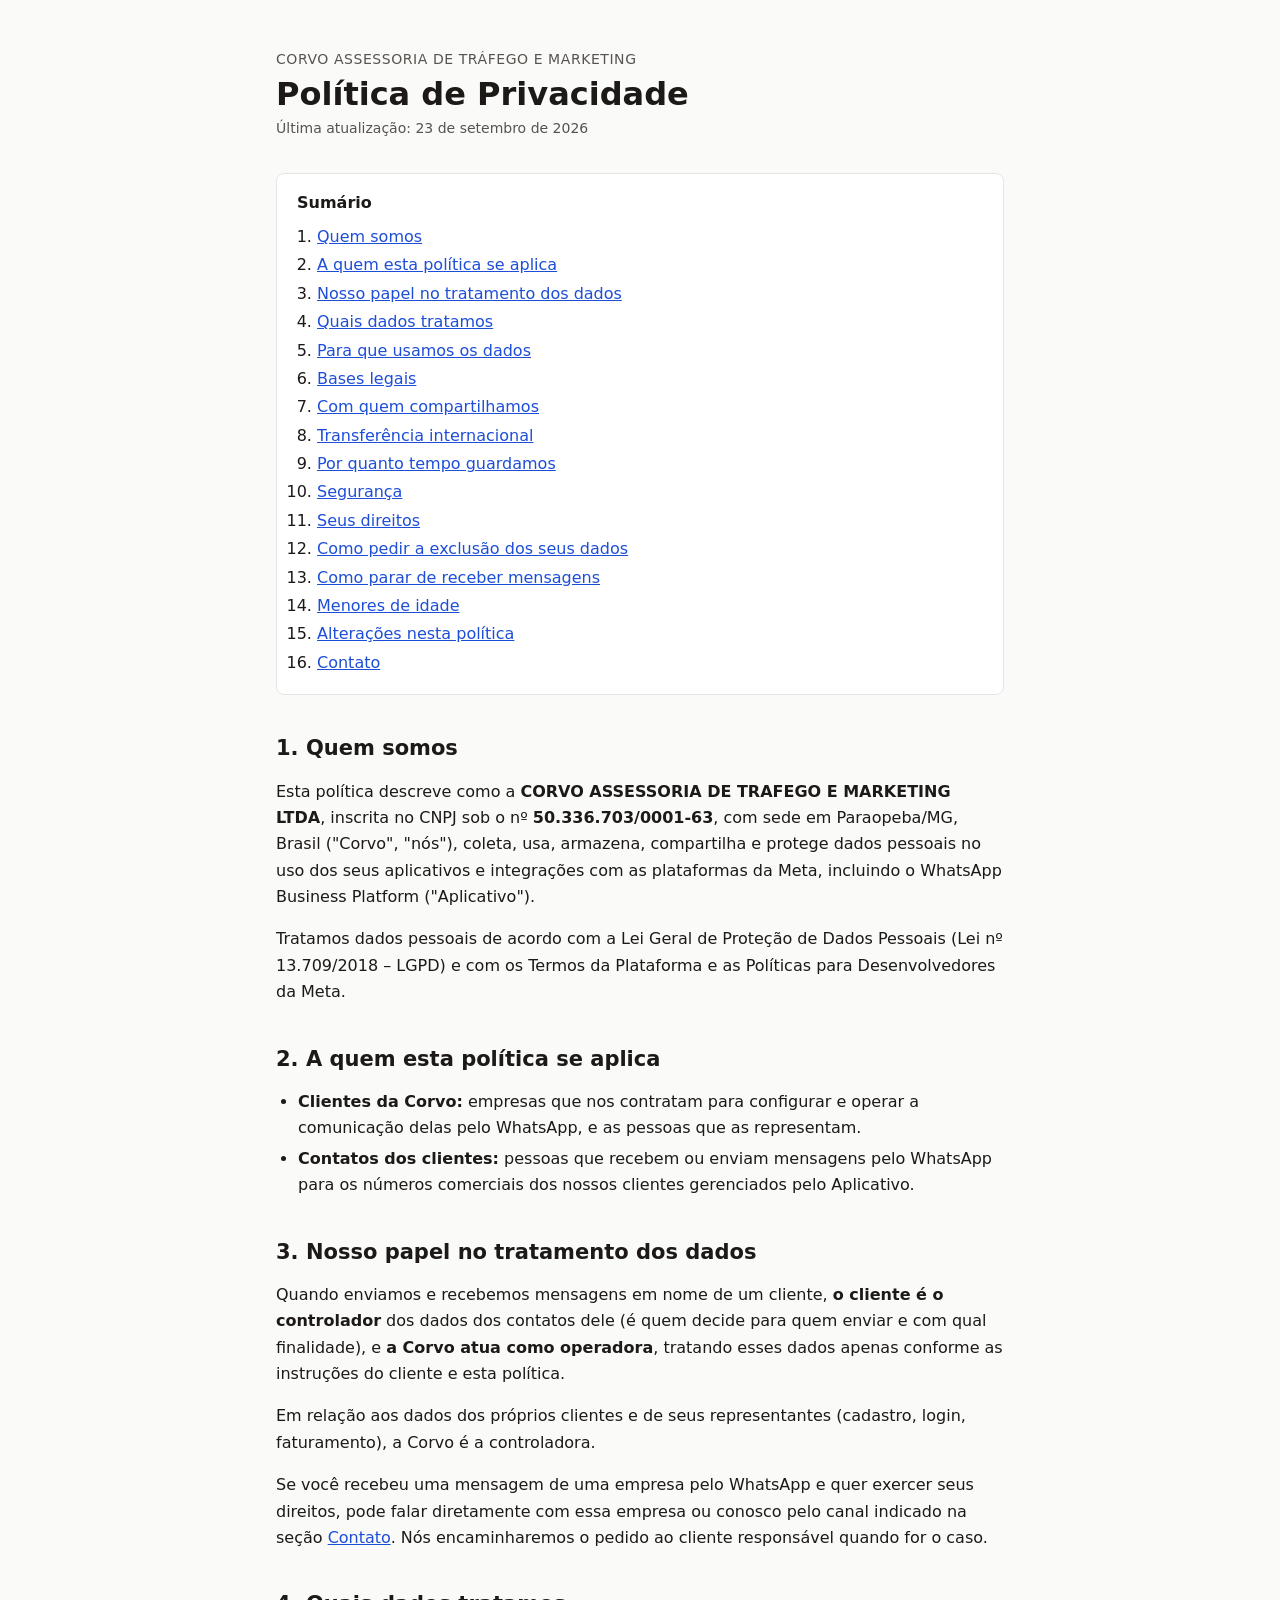
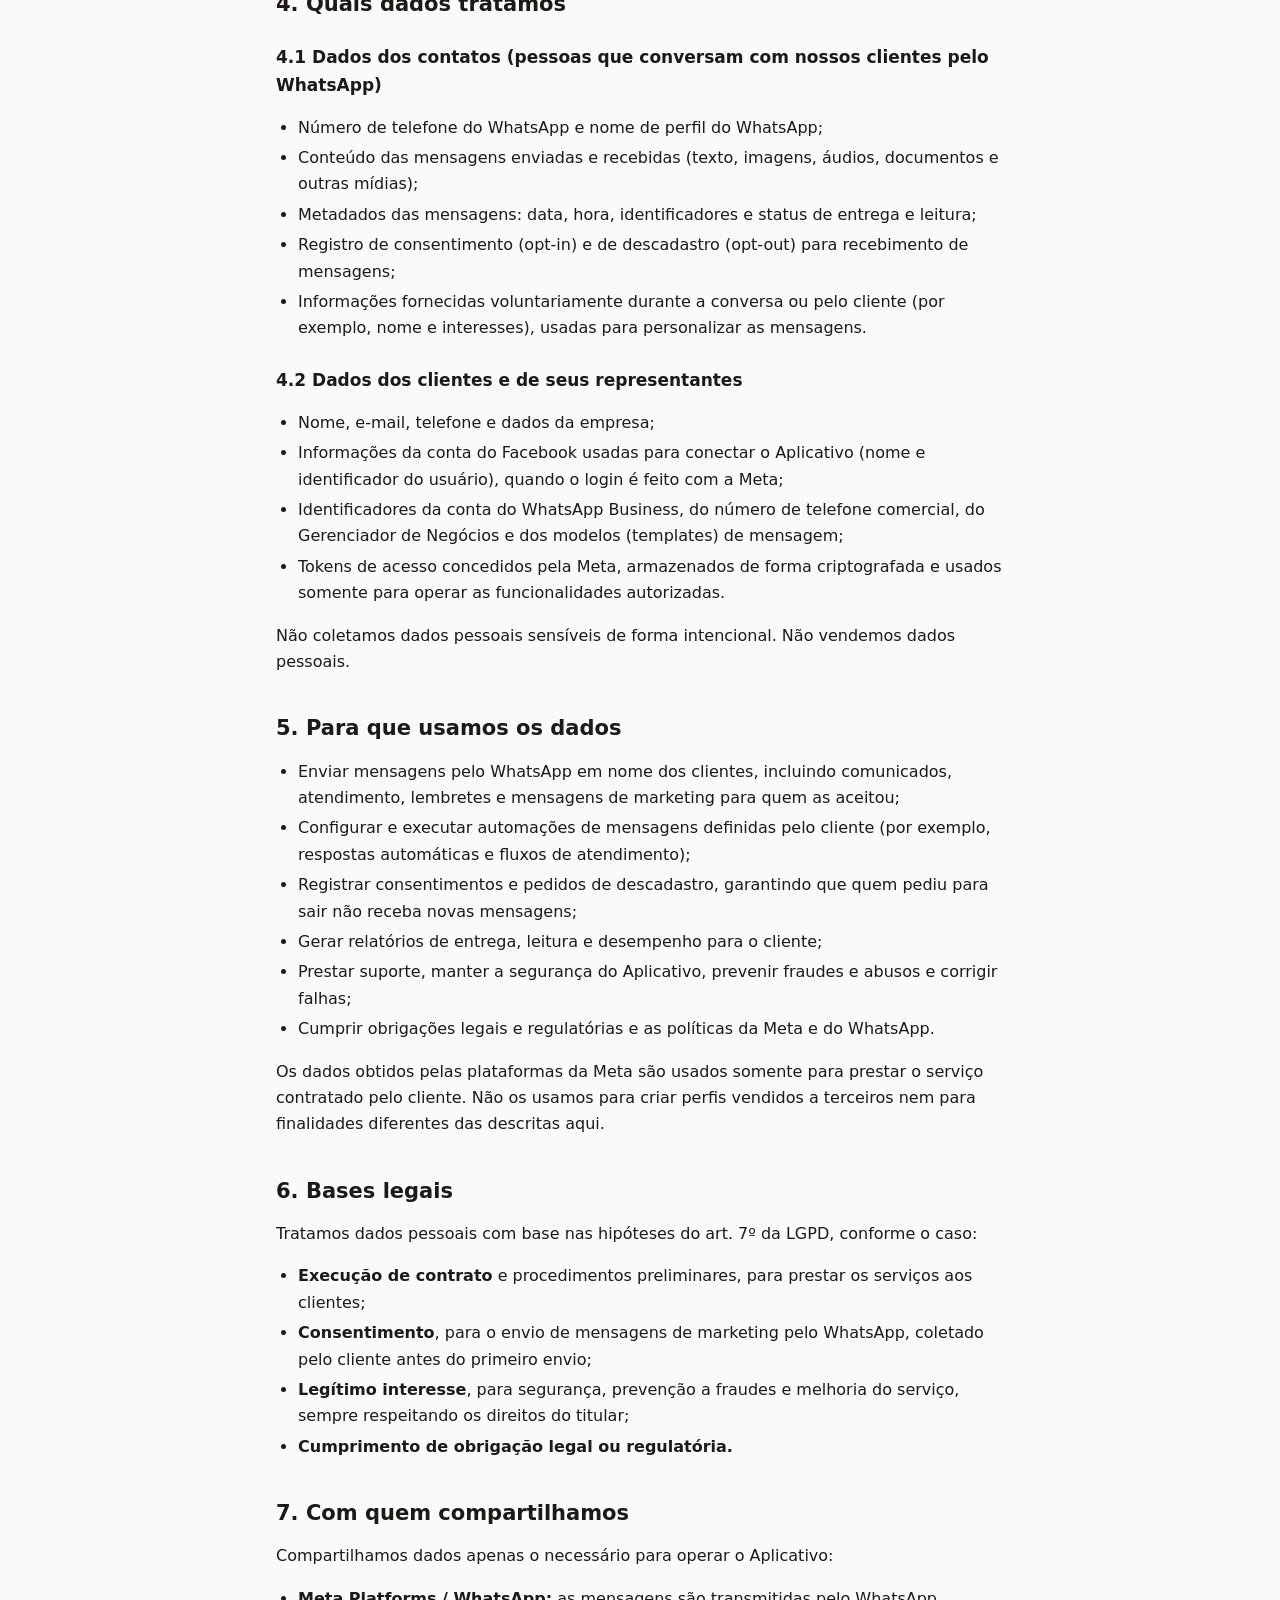
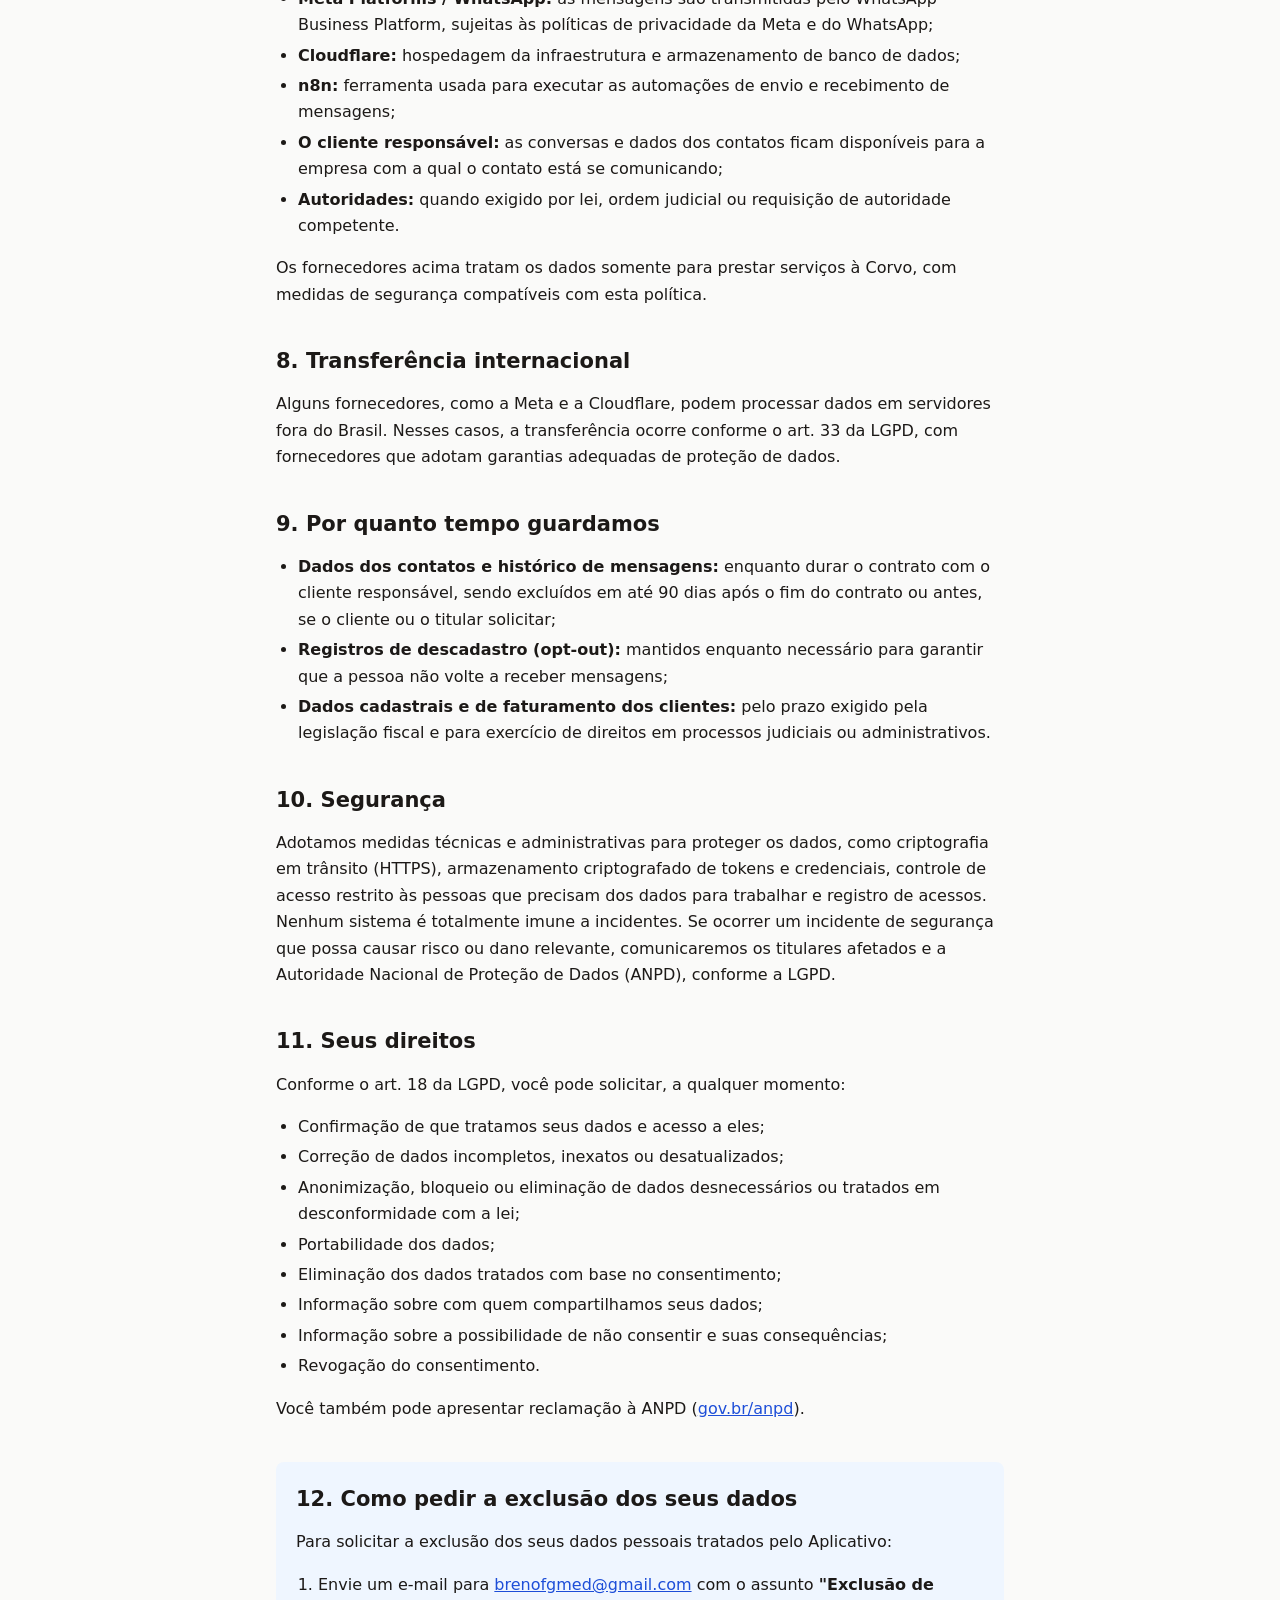
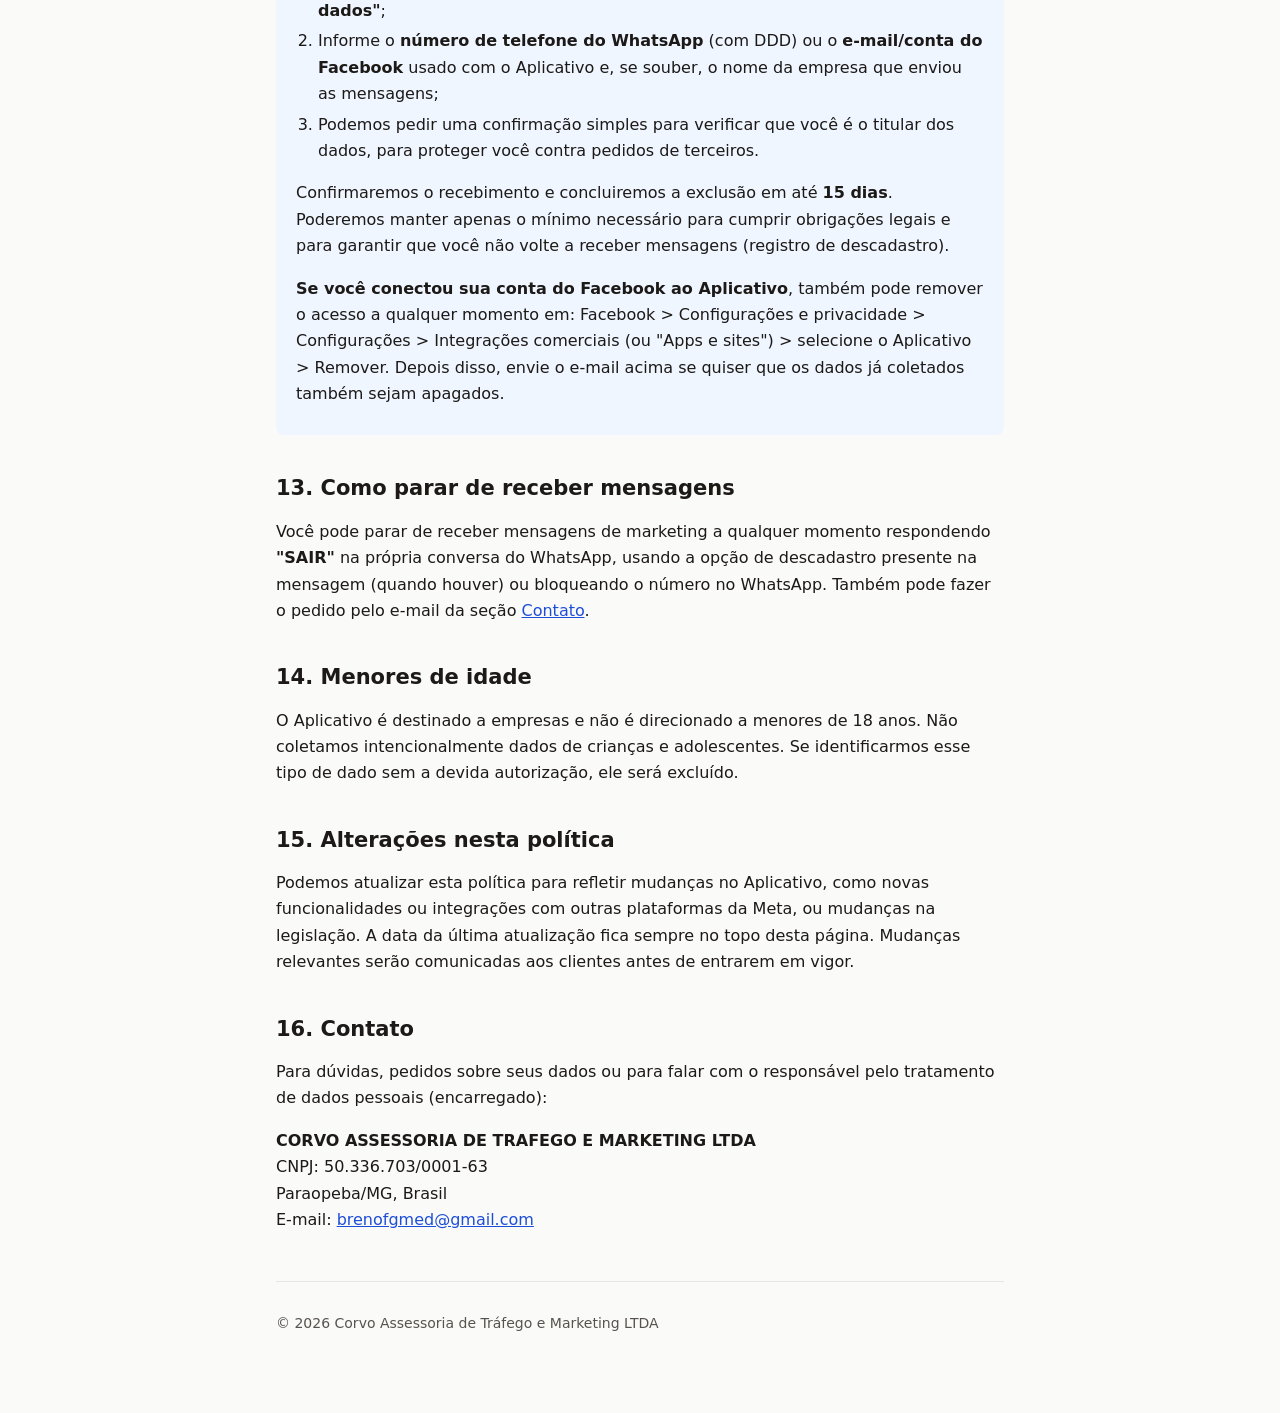
==== index.html @ 3df102b5 "Política de privacidade e instruções de exclusão de dados Co-Authored-By: Claude Opus 5.5 (1M contex" ====
<!DOCTYPE html>
<html lang="pt-BR">
<head>
<meta charset="UTF-8">
<meta name="viewport" content="width=device-width, initial-scale=1">
<title>Política de Privacidade | Corvo Assessoria</title>
<meta name="description" content="Política de Privacidade da Corvo Assessoria de Tráfego e Marketing LTDA para seus aplicativos e integrações com a Meta e o WhatsApp Business Platform.">
<link rel="stylesheet" href="estilo.css">
</head>
<body>
<main>
<header>
  <p class="eyebrow">Corvo Assessoria de Tráfego e Marketing</p>
  <h1>Política de Privacidade</h1>
  <p class="meta">Última atualização: 23 de setembro de 2026</p>
</header>

<nav aria-label="Sumário">
  <strong>Sumário</strong>
  <ol>
    <li><a href="#quem-somos">Quem somos</a></li>
    <li><a href="#escopo">A quem esta política se aplica</a></li>
    <li><a href="#papeis">Nosso papel no tratamento dos dados</a></li>
    <li><a href="#dados">Quais dados tratamos</a></li>
    <li><a href="#finalidades">Para que usamos os dados</a></li>
    <li><a href="#bases-legais">Bases legais</a></li>
    <li><a href="#compartilhamento">Com quem compartilhamos</a></li>
    <li><a href="#transferencia">Transferência internacional</a></li>
    <li><a href="#retencao">Por quanto tempo guardamos</a></li>
    <li><a href="#seguranca">Segurança</a></li>
    <li><a href="#direitos">Seus direitos</a></li>
    <li><a href="#exclusao-de-dados">Como pedir a exclusão dos seus dados</a></li>
    <li><a href="#descadastro">Como parar de receber mensagens</a></li>
    <li><a href="#menores">Menores de idade</a></li>
    <li><a href="#alteracoes">Alterações nesta política</a></li>
    <li><a href="#contato">Contato</a></li>
  </ol>
</nav>

<section id="quem-somos">
  <h2>1. Quem somos</h2>
  <p>Esta política descreve como a <strong>CORVO ASSESSORIA DE TRAFEGO E MARKETING LTDA</strong>, inscrita no CNPJ sob o nº <strong>50.336.703/0001-63</strong>, com sede em Paraopeba/MG, Brasil ("Corvo", "nós"), coleta, usa, armazena, compartilha e protege dados pessoais no uso dos seus aplicativos e integrações com as plataformas da Meta, incluindo o WhatsApp Business Platform ("Aplicativo").</p>
  <p>Tratamos dados pessoais de acordo com a Lei Geral de Proteção de Dados Pessoais (Lei nº 13.709/2018 – LGPD) e com os Termos da Plataforma e as Políticas para Desenvolvedores da Meta.</p>
</section>

<section id="escopo">
  <h2>2. A quem esta política se aplica</h2>
  <ul>
    <li><strong>Clientes da Corvo:</strong> empresas que nos contratam para configurar e operar a comunicação delas pelo WhatsApp, e as pessoas que as representam.</li>
    <li><strong>Contatos dos clientes:</strong> pessoas que recebem ou enviam mensagens pelo WhatsApp para os números comerciais dos nossos clientes gerenciados pelo Aplicativo.</li>
  </ul>
</section>

<section id="papeis">
  <h2>3. Nosso papel no tratamento dos dados</h2>
  <p>Quando enviamos e recebemos mensagens em nome de um cliente, <strong>o cliente é o controlador</strong> dos dados dos contatos dele (é quem decide para quem enviar e com qual finalidade), e <strong>a Corvo atua como operadora</strong>, tratando esses dados apenas conforme as instruções do cliente e esta política.</p>
  <p>Em relação aos dados dos próprios clientes e de seus representantes (cadastro, login, faturamento), a Corvo é a controladora.</p>
  <p>Se você recebeu uma mensagem de uma empresa pelo WhatsApp e quer exercer seus direitos, pode falar diretamente com essa empresa ou conosco pelo canal indicado na seção <a href="#contato">Contato</a>. Nós encaminharemos o pedido ao cliente responsável quando for o caso.</p>
</section>

<section id="dados">
  <h2>4. Quais dados tratamos</h2>
  <h3>4.1 Dados dos contatos (pessoas que conversam com nossos clientes pelo WhatsApp)</h3>
  <ul>
    <li>Número de telefone do WhatsApp e nome de perfil do WhatsApp;</li>
    <li>Conteúdo das mensagens enviadas e recebidas (texto, imagens, áudios, documentos e outras mídias);</li>
    <li>Metadados das mensagens: data, hora, identificadores e status de entrega e leitura;</li>
    <li>Registro de consentimento (opt-in) e de descadastro (opt-out) para recebimento de mensagens;</li>
    <li>Informações fornecidas voluntariamente durante a conversa ou pelo cliente (por exemplo, nome e interesses), usadas para personalizar as mensagens.</li>
  </ul>
  <h3>4.2 Dados dos clientes e de seus representantes</h3>
  <ul>
    <li>Nome, e-mail, telefone e dados da empresa;</li>
    <li>Informações da conta do Facebook usadas para conectar o Aplicativo (nome e identificador do usuário), quando o login é feito com a Meta;</li>
    <li>Identificadores da conta do WhatsApp Business, do número de telefone comercial, do Gerenciador de Negócios e dos modelos (templates) de mensagem;</li>
    <li>Tokens de acesso concedidos pela Meta, armazenados de forma criptografada e usados somente para operar as funcionalidades autorizadas.</li>
  </ul>
  <p>Não coletamos dados pessoais sensíveis de forma intencional. Não vendemos dados pessoais.</p>
</section>

<section id="finalidades">
  <h2>5. Para que usamos os dados</h2>
  <ul>
    <li>Enviar mensagens pelo WhatsApp em nome dos clientes, incluindo comunicados, atendimento, lembretes e mensagens de marketing para quem as aceitou;</li>
    <li>Configurar e executar automações de mensagens definidas pelo cliente (por exemplo, respostas automáticas e fluxos de atendimento);</li>
    <li>Registrar consentimentos e pedidos de descadastro, garantindo que quem pediu para sair não receba novas mensagens;</li>
    <li>Gerar relatórios de entrega, leitura e desempenho para o cliente;</li>
    <li>Prestar suporte, manter a segurança do Aplicativo, prevenir fraudes e abusos e corrigir falhas;</li>
    <li>Cumprir obrigações legais e regulatórias e as políticas da Meta e do WhatsApp.</li>
  </ul>
  <p>Os dados obtidos pelas plataformas da Meta são usados somente para prestar o serviço contratado pelo cliente. Não os usamos para criar perfis vendidos a terceiros nem para finalidades diferentes das descritas aqui.</p>
</section>

<section id="bases-legais">
  <h2>6. Bases legais</h2>
  <p>Tratamos dados pessoais com base nas hipóteses do art. 7º da LGPD, conforme o caso:</p>
  <ul>
    <li><strong>Execução de contrato</strong> e procedimentos preliminares, para prestar os serviços aos clientes;</li>
    <li><strong>Consentimento</strong>, para o envio de mensagens de marketing pelo WhatsApp, coletado pelo cliente antes do primeiro envio;</li>
    <li><strong>Legítimo interesse</strong>, para segurança, prevenção a fraudes e melhoria do serviço, sempre respeitando os direitos do titular;</li>
    <li><strong>Cumprimento de obrigação legal ou regulatória.</strong></li>
  </ul>
</section>

<section id="compartilhamento">
  <h2>7. Com quem compartilhamos</h2>
  <p>Compartilhamos dados apenas o necessário para operar o Aplicativo:</p>
  <ul>
    <li><strong>Meta Platforms / WhatsApp:</strong> as mensagens são transmitidas pelo WhatsApp Business Platform, sujeitas às políticas de privacidade da Meta e do WhatsApp;</li>
    <li><strong>Cloudflare:</strong> hospedagem da infraestrutura e armazenamento de banco de dados;</li>
    <li><strong>n8n:</strong> ferramenta usada para executar as automações de envio e recebimento de mensagens;</li>
    <li><strong>O cliente responsável:</strong> as conversas e dados dos contatos ficam disponíveis para a empresa com a qual o contato está se comunicando;</li>
    <li><strong>Autoridades:</strong> quando exigido por lei, ordem judicial ou requisição de autoridade competente.</li>
  </ul>
  <p>Os fornecedores acima tratam os dados somente para prestar serviços à Corvo, com medidas de segurança compatíveis com esta política.</p>
</section>

<section id="transferencia">
  <h2>8. Transferência internacional</h2>
  <p>Alguns fornecedores, como a Meta e a Cloudflare, podem processar dados em servidores fora do Brasil. Nesses casos, a transferência ocorre conforme o art. 33 da LGPD, com fornecedores que adotam garantias adequadas de proteção de dados.</p>
</section>

<section id="retencao">
  <h2>9. Por quanto tempo guardamos</h2>
  <ul>
    <li><strong>Dados dos contatos e histórico de mensagens:</strong> enquanto durar o contrato com o cliente responsável, sendo excluídos em até 90 dias após o fim do contrato ou antes, se o cliente ou o titular solicitar;</li>
    <li><strong>Registros de descadastro (opt-out):</strong> mantidos enquanto necessário para garantir que a pessoa não volte a receber mensagens;</li>
    <li><strong>Dados cadastrais e de faturamento dos clientes:</strong> pelo prazo exigido pela legislação fiscal e para exercício de direitos em processos judiciais ou administrativos.</li>
  </ul>
</section>

<section id="seguranca">
  <h2>10. Segurança</h2>
  <p>Adotamos medidas técnicas e administrativas para proteger os dados, como criptografia em trânsito (HTTPS), armazenamento criptografado de tokens e credenciais, controle de acesso restrito às pessoas que precisam dos dados para trabalhar e registro de acessos. Nenhum sistema é totalmente imune a incidentes. Se ocorrer um incidente de segurança que possa causar risco ou dano relevante, comunicaremos os titulares afetados e a Autoridade Nacional de Proteção de Dados (ANPD), conforme a LGPD.</p>
</section>

<section id="direitos">
  <h2>11. Seus direitos</h2>
  <p>Conforme o art. 18 da LGPD, você pode solicitar, a qualquer momento:</p>
  <ul>
    <li>Confirmação de que tratamos seus dados e acesso a eles;</li>
    <li>Correção de dados incompletos, inexatos ou desatualizados;</li>
    <li>Anonimização, bloqueio ou eliminação de dados desnecessários ou tratados em desconformidade com a lei;</li>
    <li>Portabilidade dos dados;</li>
    <li>Eliminação dos dados tratados com base no consentimento;</li>
    <li>Informação sobre com quem compartilhamos seus dados;</li>
    <li>Informação sobre a possibilidade de não consentir e suas consequências;</li>
    <li>Revogação do consentimento.</li>
  </ul>
  <p>Você também pode apresentar reclamação à ANPD (<a href="https://www.gov.br/anpd" rel="noopener">gov.br/anpd</a>).</p>
</section>

<section id="exclusao-de-dados" class="destaque">
  <h2>12. Como pedir a exclusão dos seus dados</h2>
  <p>Para solicitar a exclusão dos seus dados pessoais tratados pelo Aplicativo:</p>
  <ol>
    <li>Envie um e-mail para <a href="mailto:brenofgmed@gmail.com?subject=Exclus%C3%A3o%20de%20dados">brenofgmed@gmail.com</a> com o assunto <strong>"Exclusão de dados"</strong>;</li>
    <li>Informe o <strong>número de telefone do WhatsApp</strong> (com DDD) ou o <strong>e-mail/conta do Facebook</strong> usado com o Aplicativo e, se souber, o nome da empresa que enviou as mensagens;</li>
    <li>Podemos pedir uma confirmação simples para verificar que você é o titular dos dados, para proteger você contra pedidos de terceiros.</li>
  </ol>
  <p>Confirmaremos o recebimento e concluiremos a exclusão em até <strong>15 dias</strong>. Poderemos manter apenas o mínimo necessário para cumprir obrigações legais e para garantir que você não volte a receber mensagens (registro de descadastro).</p>
  <p><strong>Se você conectou sua conta do Facebook ao Aplicativo</strong>, também pode remover o acesso a qualquer momento em: Facebook &gt; Configurações e privacidade &gt; Configurações &gt; Integrações comerciais (ou "Apps e sites") &gt; selecione o Aplicativo &gt; Remover. Depois disso, envie o e-mail acima se quiser que os dados já coletados também sejam apagados.</p>
</section>

<section id="descadastro">
  <h2>13. Como parar de receber mensagens</h2>
  <p>Você pode parar de receber mensagens de marketing a qualquer momento respondendo <strong>"SAIR"</strong> na própria conversa do WhatsApp, usando a opção de descadastro presente na mensagem (quando houver) ou bloqueando o número no WhatsApp. Também pode fazer o pedido pelo e-mail da seção <a href="#contato">Contato</a>.</p>
</section>

<section id="menores">
  <h2>14. Menores de idade</h2>
  <p>O Aplicativo é destinado a empresas e não é direcionado a menores de 18 anos. Não coletamos intencionalmente dados de crianças e adolescentes. Se identificarmos esse tipo de dado sem a devida autorização, ele será excluído.</p>
</section>

<section id="alteracoes">
  <h2>15. Alterações nesta política</h2>
  <p>Podemos atualizar esta política para refletir mudanças no Aplicativo, como novas funcionalidades ou integrações com outras plataformas da Meta, ou mudanças na legislação. A data da última atualização fica sempre no topo desta página. Mudanças relevantes serão comunicadas aos clientes antes de entrarem em vigor.</p>
</section>

<section id="contato">
  <h2>16. Contato</h2>
  <p>Para dúvidas, pedidos sobre seus dados ou para falar com o responsável pelo tratamento de dados pessoais (encarregado):</p>
  <address>
    <strong>CORVO ASSESSORIA DE TRAFEGO E MARKETING LTDA</strong><br>
    CNPJ: 50.336.703/0001-63<br>
    Paraopeba/MG, Brasil<br>
    E-mail: <a href="mailto:brenofgmed@gmail.com">brenofgmed@gmail.com</a>
  </address>
</section>

<footer>
  <p>© 2026 Corvo Assessoria de Tráfego e Marketing LTDA</p>
</footer>
</main>
</body>
</html>
---- estilo.css ----
:root {
  --bg: #fafaf9;
  --surface: #ffffff;
  --text: #1c1917;
  --muted: #57534e;
  --border: #e7e5e4;
  --accent: #1d4ed8;
  --highlight: #eff6ff;
}
@media (prefers-color-scheme: dark) {
  :root {
    --bg: #0c0a09;
    --surface: #1c1917;
    --text: #f5f5f4;
    --muted: #a8a29e;
    --border: #292524;
    --accent: #93c5fd;
    --highlight: #172033;
  }
}
* { box-sizing: border-box; }
body {
  margin: 0;
  background: var(--bg);
  color: var(--text);
  font: 16px/1.65 system-ui, -apple-system, "Segoe UI", Roboto, sans-serif;
}
main {
  max-width: 760px;
  margin: 0 auto;
  padding: 48px 16px 64px;
}
.eyebrow {
  margin: 0;
  color: var(--muted);
  font-size: 14px;
  letter-spacing: .04em;
  text-transform: uppercase;
}
h1 { margin: 4px 0 4px; font-size: 32px; line-height: 1.2; }
h2 { margin: 40px 0 12px; font-size: 21px; line-height: 1.3; }
h3 { margin: 24px 0 8px; font-size: 17px; }
.meta { margin: 0; color: var(--muted); font-size: 14px; }
a { color: var(--accent); }
nav {
  margin: 32px 0 8px;
  padding: 16px 20px;
  background: var(--surface);
  border: 1px solid var(--border);
  border-radius: 8px;
}
nav ol { margin: 8px 0 0; padding-left: 20px; }
nav li { margin: 2px 0; }
ul, ol { padding-left: 22px; }
li { margin: 4px 0; }
section { scroll-margin-top: 16px; }
.destaque {
  margin-top: 40px;
  padding: 4px 20px 12px;
  background: var(--highlight);
  border-radius: 8px;
}
.destaque h2 { margin-top: 20px; }
address { font-style: normal; }
footer {
  margin-top: 48px;
  padding-top: 16px;
  border-top: 1px solid var(--border);
  color: var(--muted);
  font-size: 14px;
}
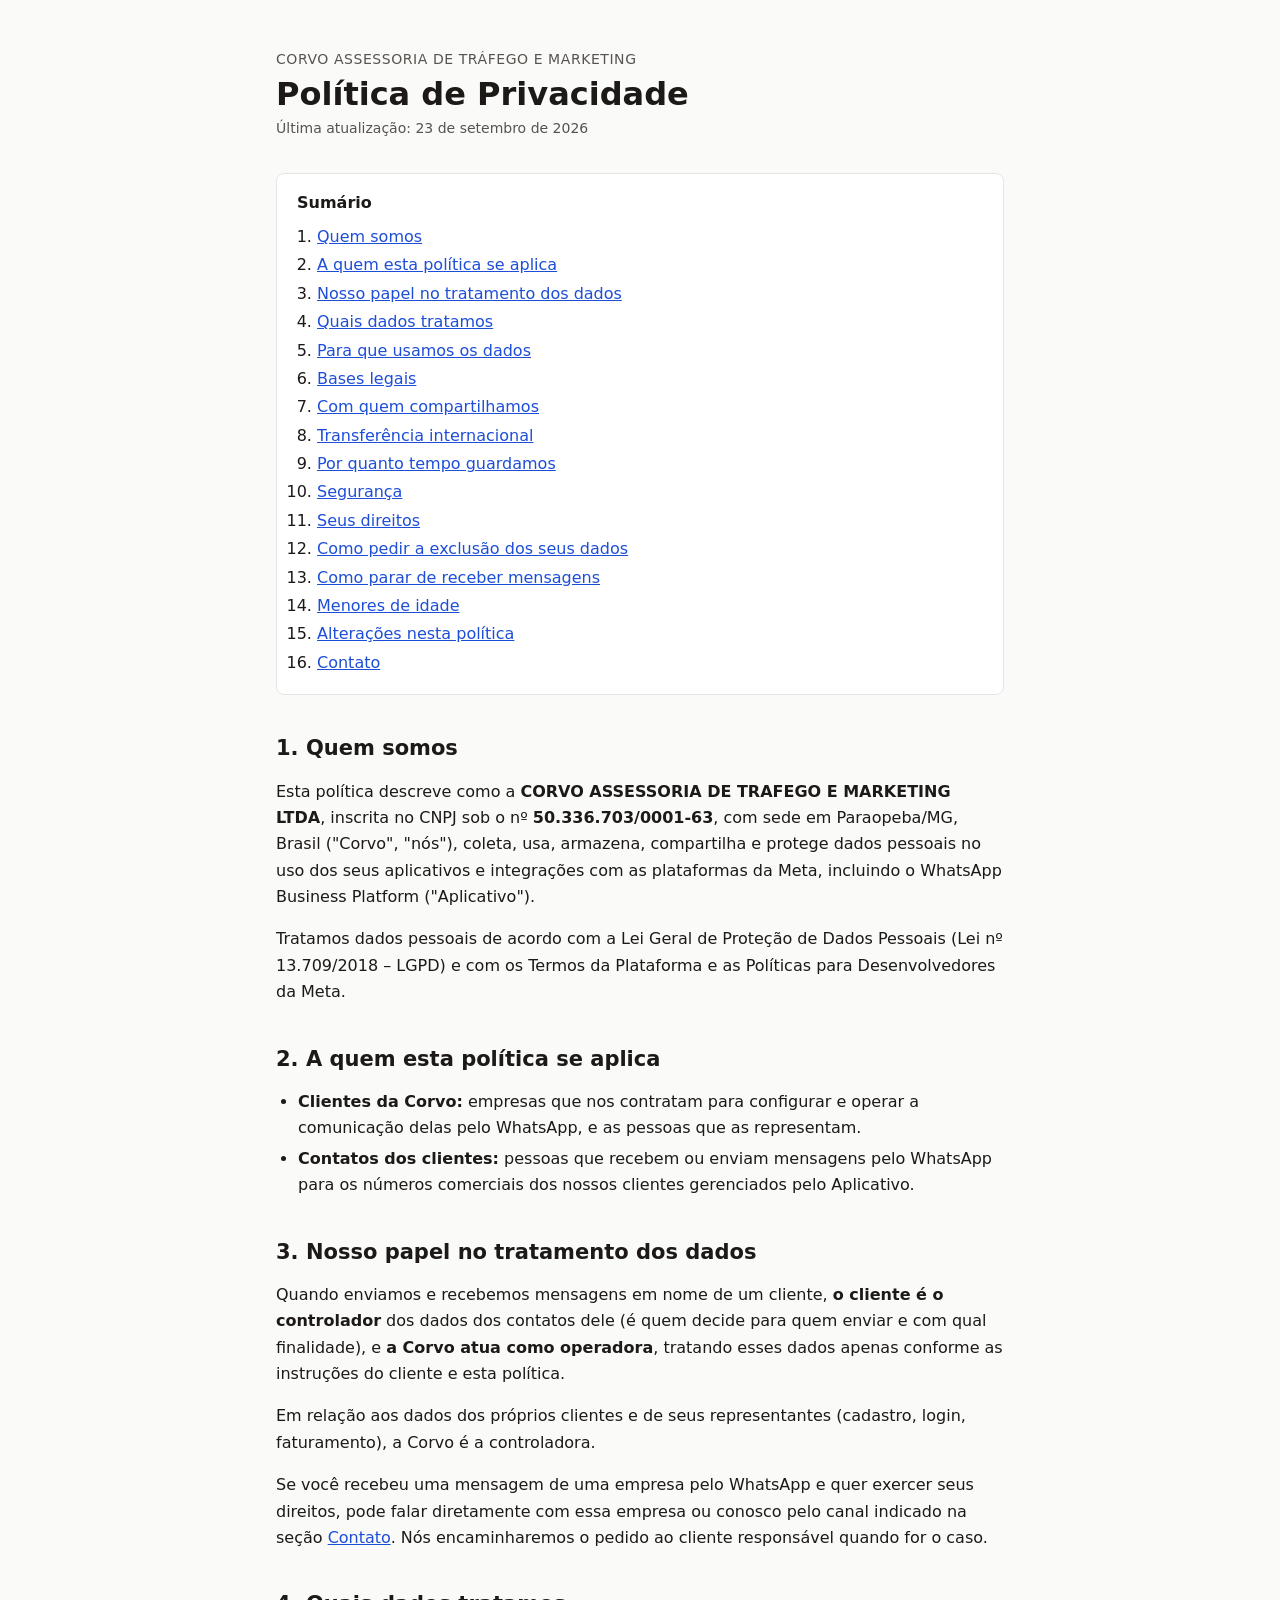
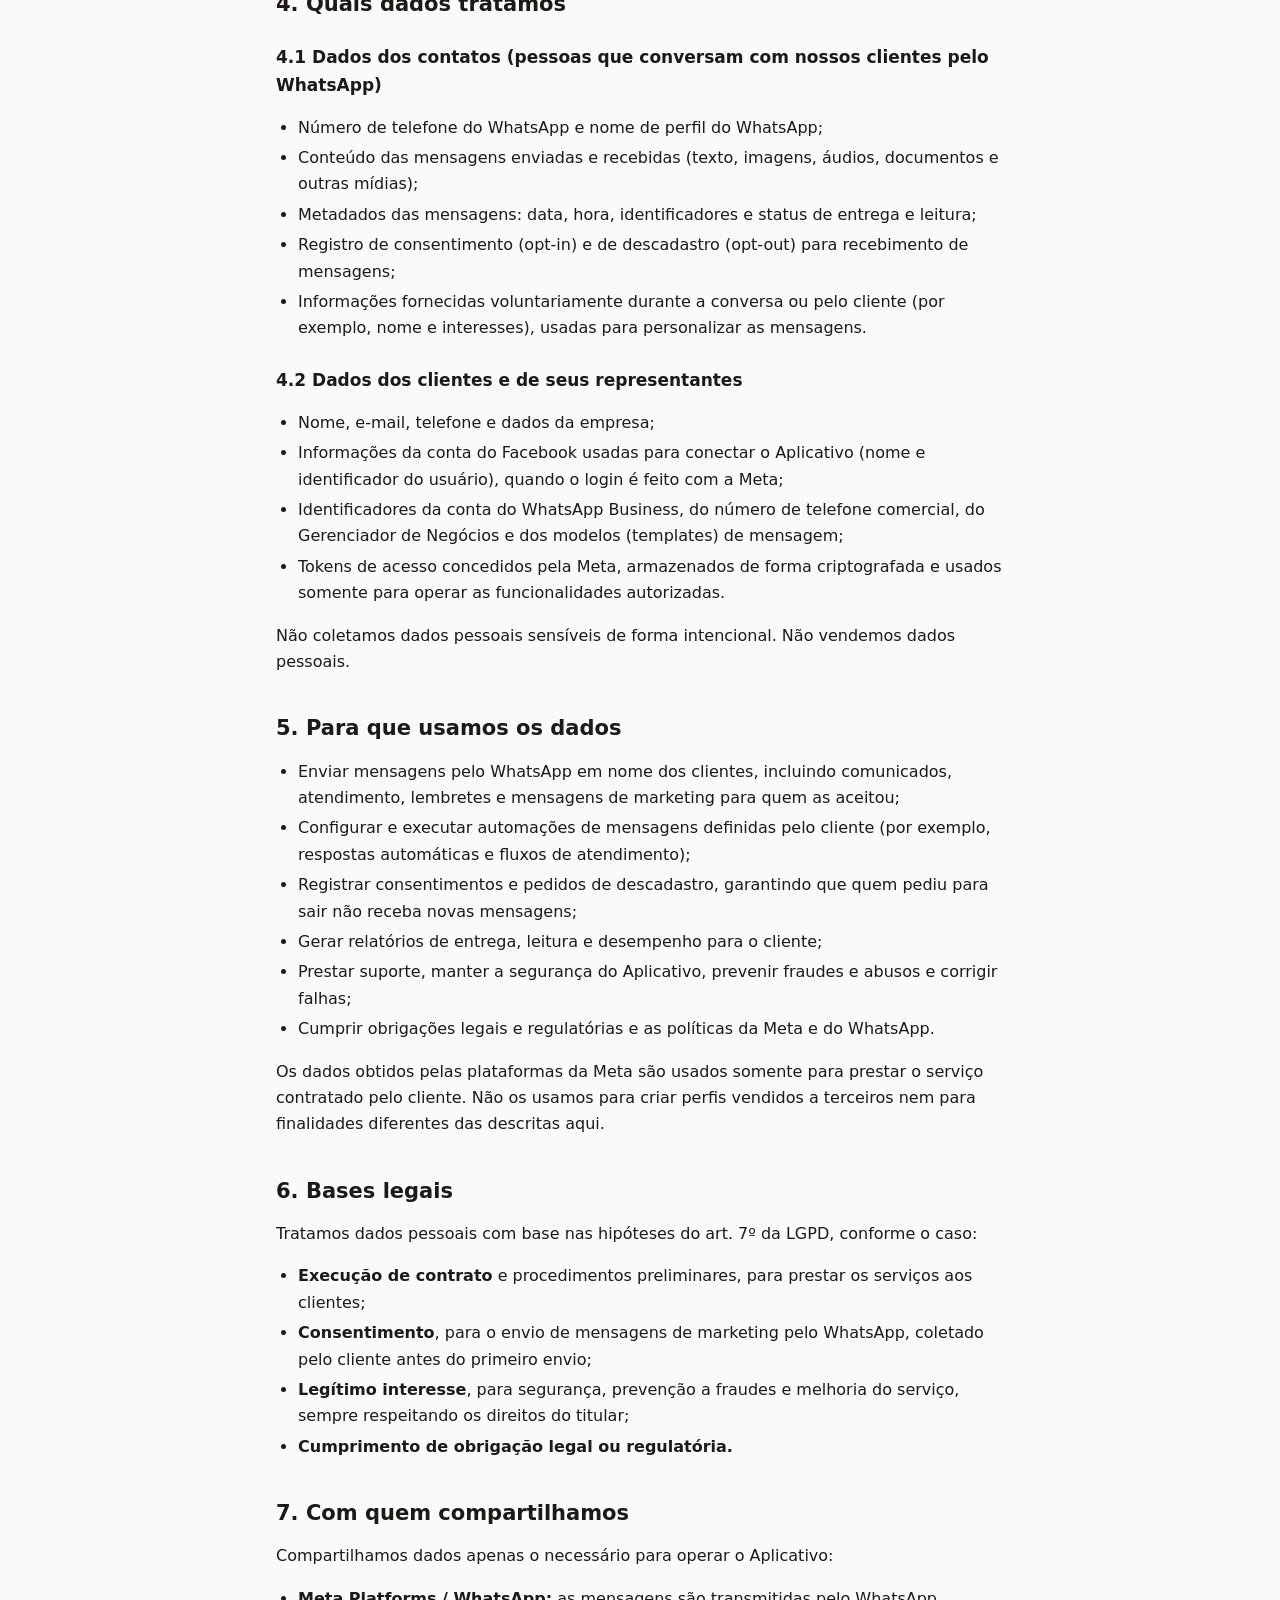
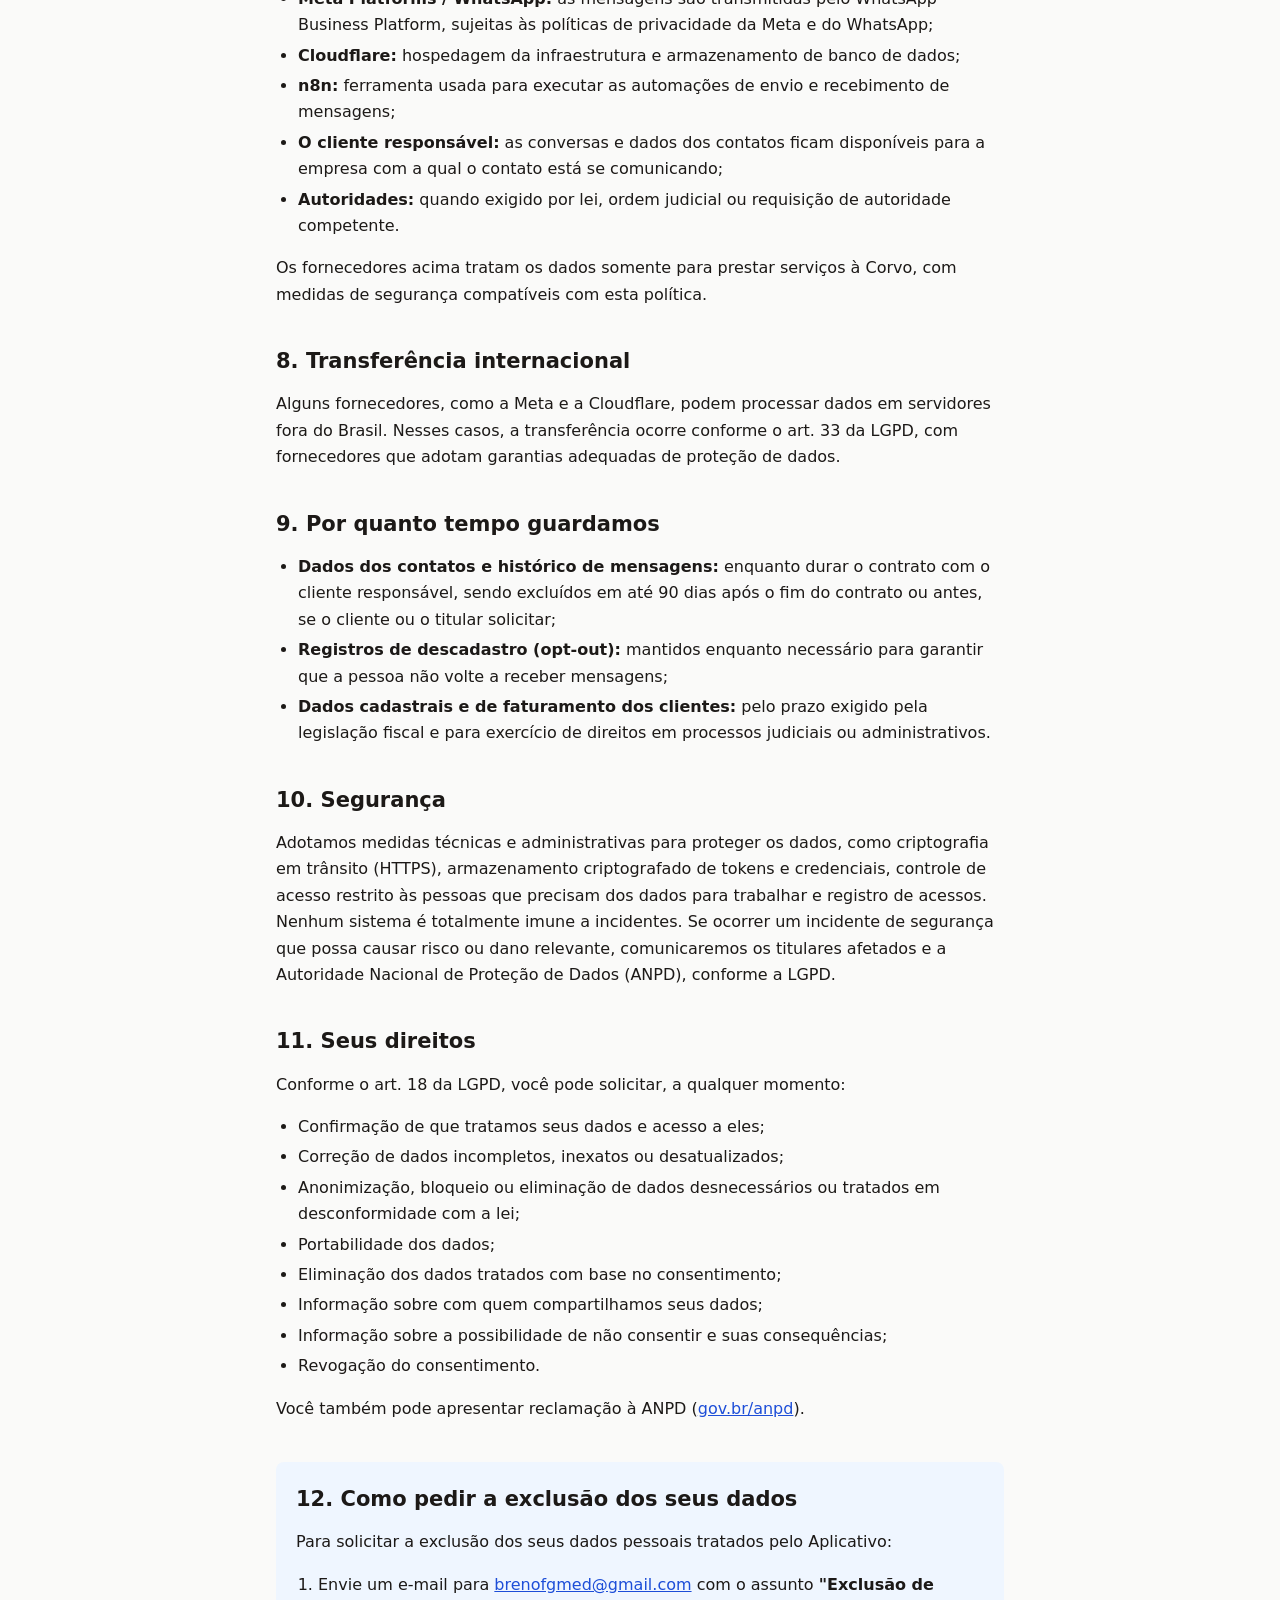
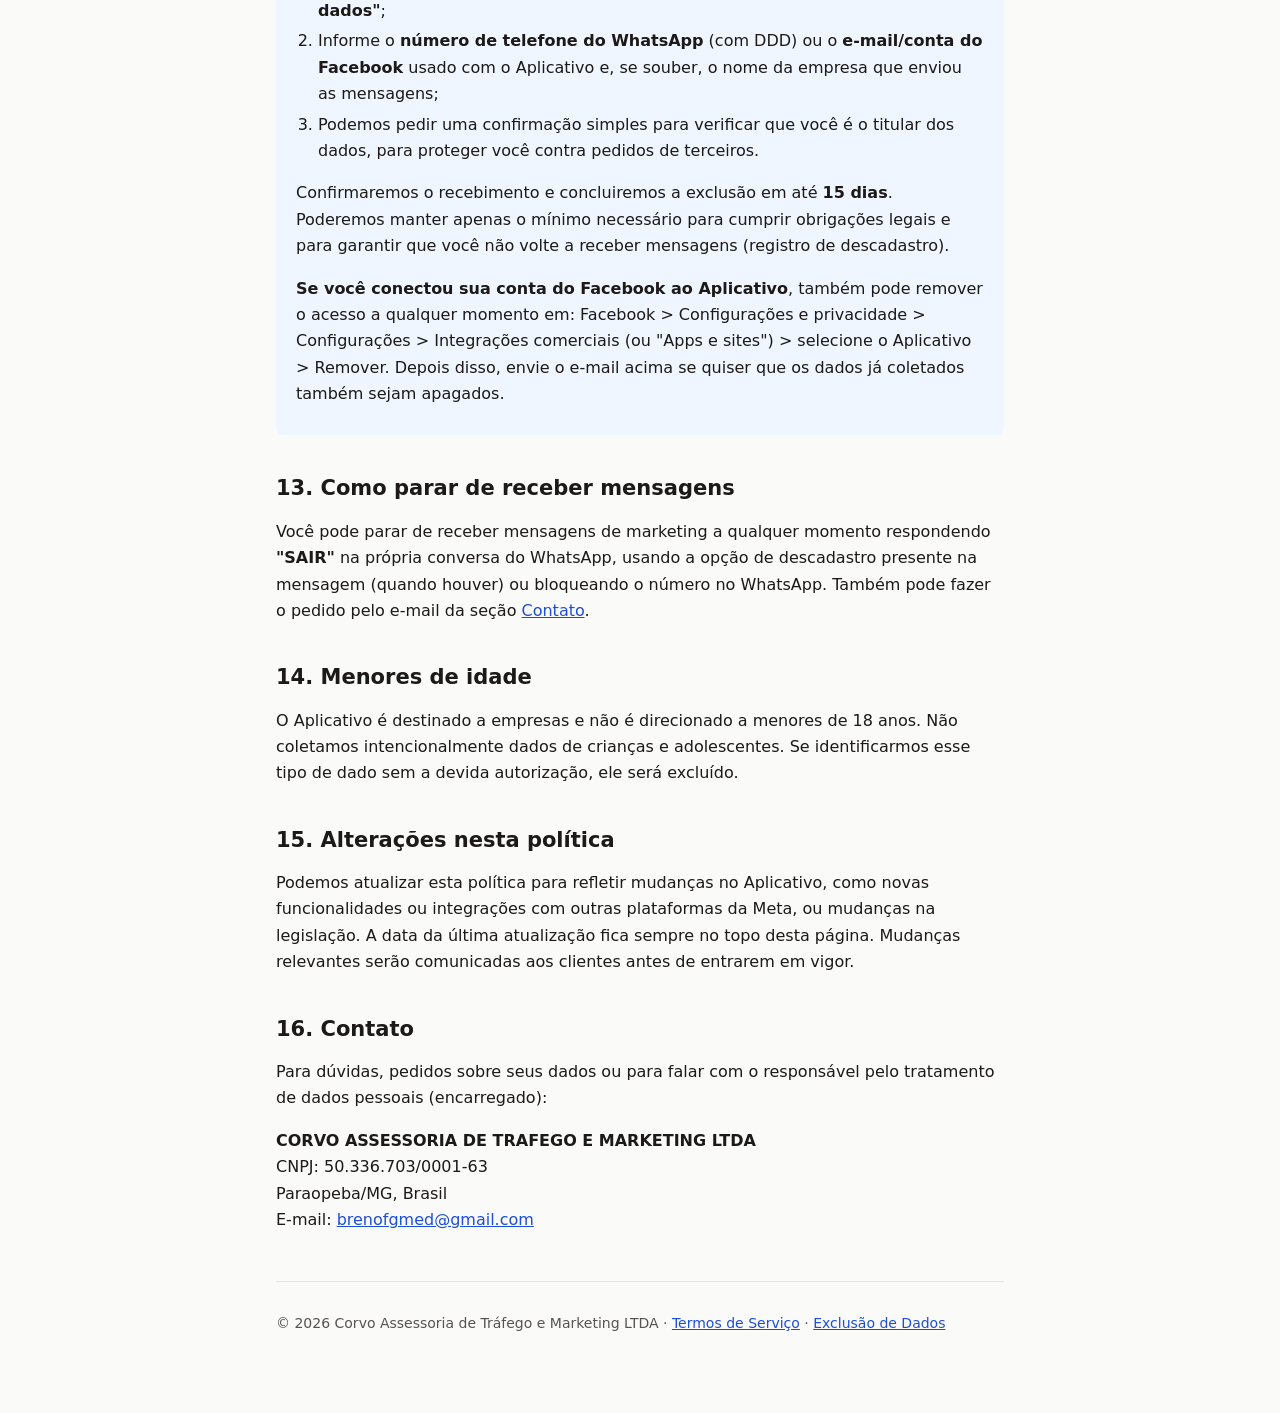
==== commit 129364c3: "Adiciona Termos de Serviço e links entre as páginas Co-Authored-By: Claude Opus 5.5 (1M context) <no" ====
--- a/index.html
+++ b/index.html
@@ -189,7 +189,7 @@
 </section>
 
 <footer>
-  <p>© 2026 Corvo Assessoria de Tráfego e Marketing LTDA</p>
+  <p>© 2026 Corvo Assessoria de Tráfego e Marketing LTDA · <a href="termos.html">Termos de Serviço</a> · <a href="exclusao-de-dados.html">Exclusão de Dados</a></p>
 </footer>
 </main>
 </body>
